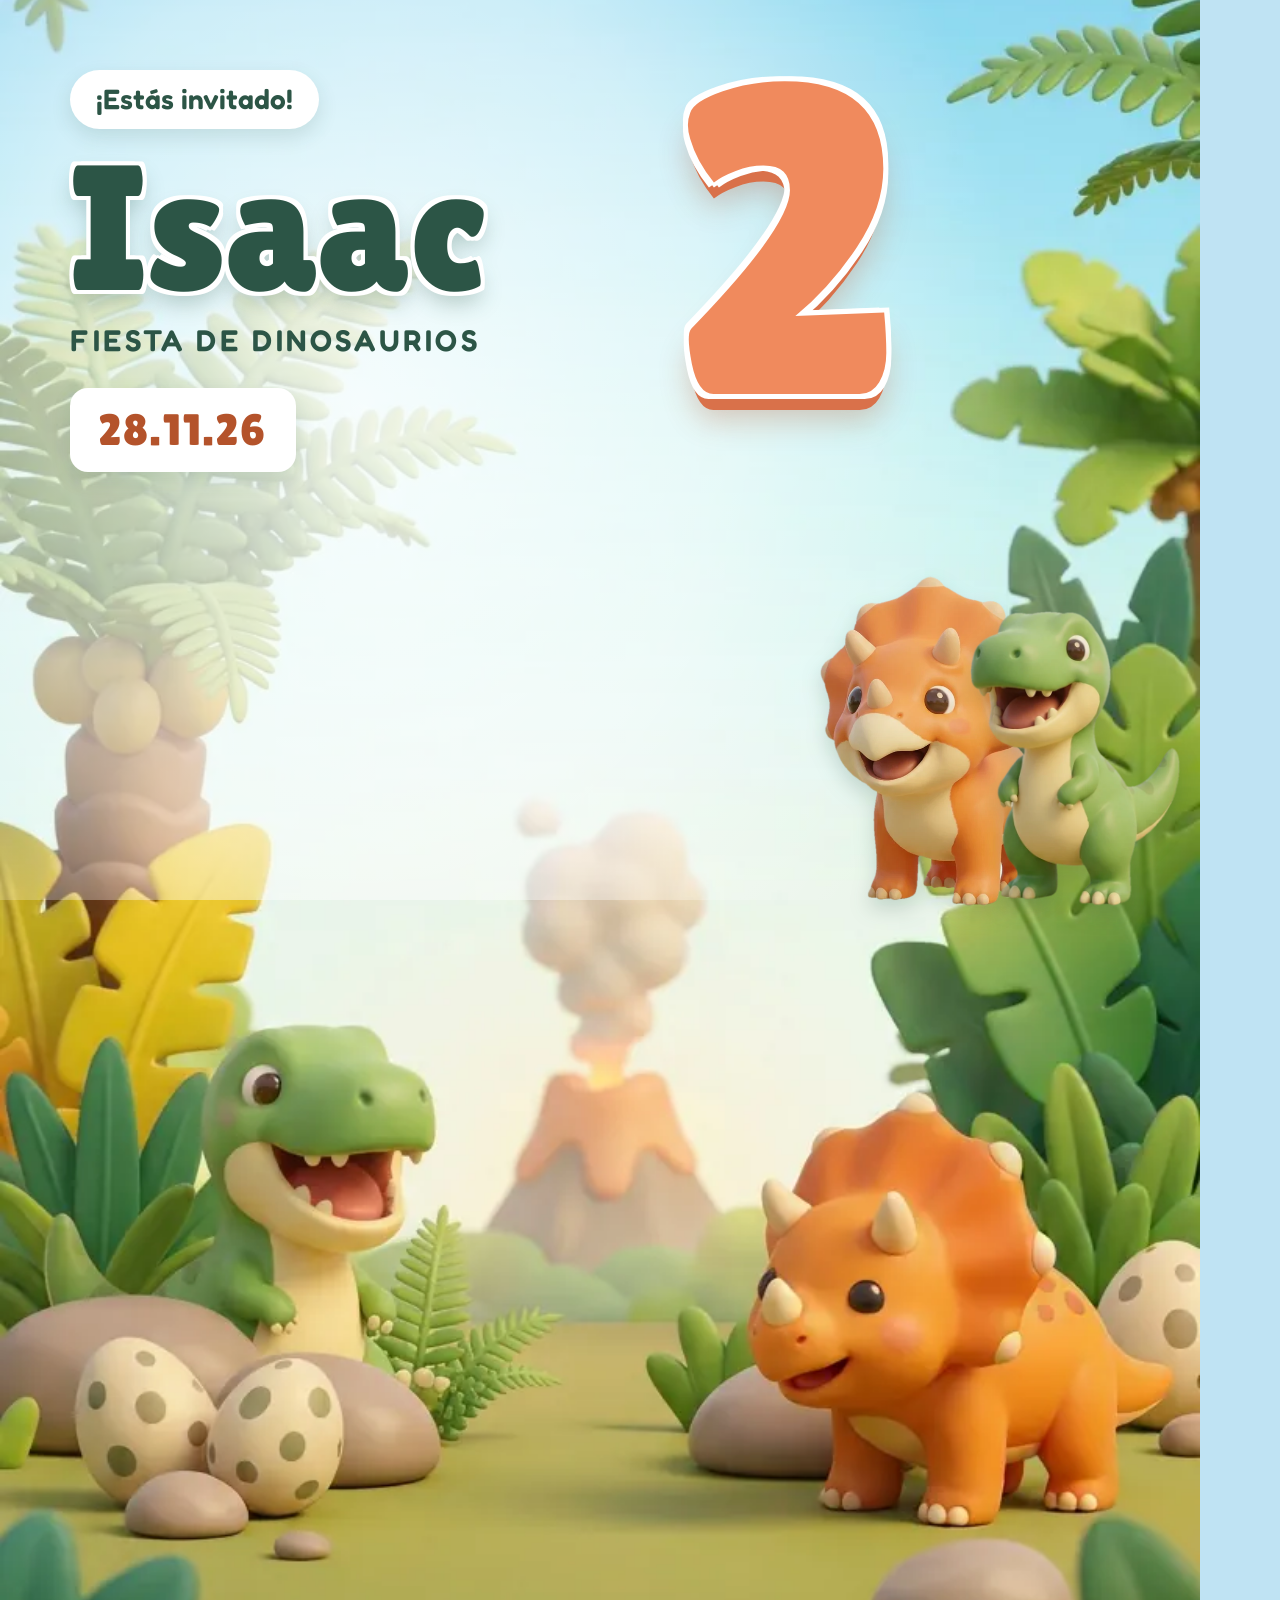
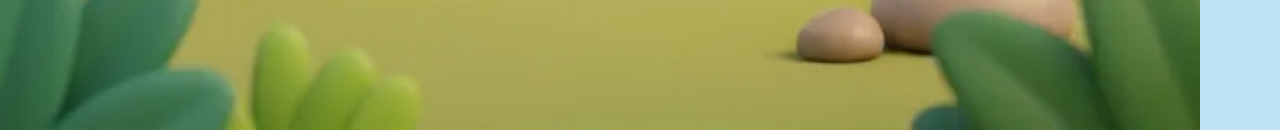
==== social.html @ bb89b5bb "Creacion de invitacion web site de los dos años Isaac con formulario y tematica de dinosaurio todo c" ====
<!doctype html><html lang="es"><meta charset="utf-8"><link rel="stylesheet" href="styles.css">
<style>
html{font-size:16px}
body{margin:0;width:1200px;height:630px;overflow:hidden;position:relative;background:#BFE3F3}
.bg{position:absolute;left:0;top:-420px;width:1200px;height:auto}
.mist{position:absolute;inset:0;background:radial-gradient(ellipse 55% 90% at 30% 45%,rgba(255,255,255,.85) 0,rgba(255,255,255,.55) 55%,rgba(255,255,255,0) 100%)}
.t{position:absolute;left:70px;top:70px;width:620px}
.k{display:inline-block;background:#fff;border-radius:999px;padding:8px 26px;font-weight:600;font-size:28px;color:#2C5546;box-shadow:0 8px 20px rgba(44,85,70,.14)}
.n{font-family:"Lilita One";font-size:178px;line-height:1;color:#2C5546;margin:10px 0 0;text-shadow:0 4px 0 #fff,0 -3px 0 #fff,4px 0 0 #fff,-4px 0 0 #fff,4px 4px 0 #fff,-4px 4px 0 #fff,4px -4px 0 #fff,-4px -4px 0 #fff,0 12px 22px rgba(44,85,70,.28)}
.s{font-weight:600;font-size:30px;letter-spacing:.12em;color:#2C5546;text-transform:uppercase}
.d{display:inline-block;margin-top:24px;background:#fff;border-radius:18px;padding:8px 28px;font-family:"Lilita One";font-size:44px;color:#B4532B;letter-spacing:.05em;box-shadow:0 8px 20px rgba(44,85,70,.14)}
.two{position:absolute;right:300px;top:20px;font-family:"Lilita One";font-size:440px;line-height:1;color:#F08A5D;text-shadow:0 5px 0 #fff,0 -4px 0 #fff,5px 0 0 #fff,-5px 0 0 #fff,5px 5px 0 #fff,-5px 5px 0 #fff,5px -5px 0 #fff,-5px -5px 0 #fff,0 16px 0 #D9714A,0 26px 30px rgba(180,83,43,.3)}
.z{position:absolute;bottom:-6px;height:auto;filter:drop-shadow(0 10px 10px rgba(44,85,70,.2))}
</style><body>
<img class="bg" src="assets/img/portada.webp" alt="">
<div class="mist"></div>
<div class="t"><span class="k">¡Estás invitado!</span><div class="n">Isaac</div><div class="s">Fiesta de dinosaurios</div><div class="d">28.11.26</div></div>
<div class="two">2</div>
<img class="z" style="right:150px;width:230px" src="assets/img/triceratops.webp" alt="">
<img class="z" style="right:20px;width:210px" src="assets/img/trex.webp" alt="">
</body></html>
---- styles.css ----
/* ===== Fuentes locales ===== */
@font-face{font-family:"Lilita One";src:url("vendor/fonts/lilita-one-latin-400-normal.woff2") format("woff2");font-weight:400;font-style:normal;font-display:swap}
@font-face{font-family:"Fredoka";src:url("vendor/fonts/fredoka-latin-wght-normal.woff2") format("woff2");font-weight:300 700;font-style:normal;font-display:swap}

/* ===== Paleta pastel dino ===== */
:root{
  --cream:#FFFBF2; --sky:#DCEFFA; --peach:#FFEBD6; --lav:#ECE5FA; --mint:#D9F0E2;
  --sky-d:#A9D5EE; --peach-d:#FFD3B0; --lav-d:#D9CCF2; --mint-d:#B2DCC3; --butter:#FFF0B8;
  --ink:#2C5546; --ink-2:#5B7A6D; --coral:#F08A5D; --coral-d:#B4532B; --leaf:#6DB38A;
  --display:"Lilita One","Fredoka",system-ui,sans-serif;
  --body:"Fredoka",system-ui,-apple-system,"Segoe UI",sans-serif;
  --col:480px; --r:34px;
  --shadow:0 14px 34px rgba(44,85,70,.12);
}
*,*::before,*::after{box-sizing:border-box}
html{font-size:clamp(15px,4.2vw,17px);-webkit-text-size-adjust:100%;scroll-behavior:smooth}
body{margin:0;font-family:var(--body);color:var(--ink);background:#CFE8F2;line-height:1.55;overflow-x:hidden;min-height:100svh}
body.is-locked{overflow:hidden;height:100svh}
img,canvas{display:block}
img{max-width:100%;height:auto}
button{font:inherit;color:inherit;cursor:pointer}
[hidden]{display:none!important}
:focus-visible{outline:3px solid #2B6CB0;outline-offset:3px;border-radius:10px}
.sr-only{position:absolute;width:1px;height:1px;overflow:hidden;clip:rect(0 0 0 0);white-space:nowrap}

/* Columna móvil centrada en escritorio */
.page{max-width:var(--col);margin:0 auto;position:relative;background:var(--cream);box-shadow:0 0 0 1px rgba(44,85,70,.06),0 40px 100px rgba(44,85,70,.22);overflow:hidden}
@media (min-width:600px){
  body{background:radial-gradient(circle at 15% 10%,#E8F6EC 0,transparent 45%),radial-gradient(circle at 85% 80%,#FFEBD6 0,transparent 45%),#CFE8F2}
}

/* ===== Apertura ===== */
.intro{position:fixed;inset:0;z-index:50;height:100svh;background:#CFE8F2;display:grid;place-items:center;overflow:hidden}
.intro.is-gone{display:none}
.intro-frame{position:relative;width:min(100vw,var(--col));height:100svh;overflow:hidden;display:grid;place-items:end center;background:#CFE8F2}
.stage{position:relative;width:max(100%,calc(100svh * 768 / 1376));aspect-ratio:768/1376;flex:none;transform-origin:50% 60%;will-change:transform}
.st{position:absolute;inset:0;width:100%;height:100%;user-select:none;-webkit-user-drag:none;pointer-events:none}
.st-open{opacity:0;will-change:opacity}
.glow{position:absolute;inset:-45%;opacity:0;pointer-events:none;background:radial-gradient(circle at 50% 56%,rgba(255,252,225,1) 0,rgba(255,232,140,.92) 20%,rgba(255,214,107,.55) 38%,rgba(255,226,150,0) 62%);will-change:transform,opacity}
.seal-btn{position:absolute;left:50.1%;top:77.4%;width:19%;aspect-ratio:1;translate:-50% -50%;border:0;border-radius:50%;background:transparent;padding:0;-webkit-tap-highlight-color:transparent}
.ring{position:absolute;inset:0;border-radius:50%;border:2.5px solid #fff;box-shadow:0 0 14px rgba(255,255,255,.85);animation:ring 2.6s cubic-bezier(.2,.6,.3,1) infinite;pointer-events:none}
.ring--2{animation-delay:.87s}
.ring--3{animation-delay:1.73s}
@keyframes ring{0%{transform:scale(.8);opacity:0;border-color:#fff;box-shadow:0 0 14px rgba(255,255,255,.9)}15%{opacity:.95}40%{border-color:#FFE08A;box-shadow:0 0 16px rgba(255,224,138,.85)}68%{border-color:#F6A07A;box-shadow:0 0 16px rgba(246,160,122,.75)}100%{transform:scale(1.9);opacity:0;border-color:#8FD0A8;box-shadow:0 0 16px rgba(143,208,168,.7)}}
.seal-btn:focus,.seal-btn:focus-visible{outline:none}
.intro-hint{flex-direction:column;align-items:center;gap:.25rem;position:absolute;left:0;right:0;bottom:max(4.2svh,calc(env(safe-area-inset-bottom) + 14px));margin:0;display:flex;justify-content:center;pointer-events:none}
.intro-hint span{background:rgba(255,255,255,.86);backdrop-filter:blur(6px);-webkit-backdrop-filter:blur(6px);border-radius:999px;padding:.55rem 1.3rem;font-weight:600;font-size:.98rem;color:var(--ink);box-shadow:0 8px 22px rgba(44,85,70,.18);animation:float 2.6s ease-in-out infinite}
@keyframes float{0%,100%{transform:translateY(0)}50%{transform:translateY(-4px)}}
.skip{position:absolute;top:max(14px,env(safe-area-inset-top));right:14px;z-index:5;background:rgba(255,255,255,.82);backdrop-filter:blur(6px);-webkit-backdrop-filter:blur(6px);border:0;border-radius:999px;padding:.45rem 1.05rem;font-weight:500;font-size:.88rem;color:var(--ink);box-shadow:0 4px 14px rgba(44,85,70,.15)}

.confetti{position:fixed;inset:0;width:100%;height:100%;z-index:60;pointer-events:none}

/* ===== Portada ===== */
.cover{position:relative;min-height:100svh;overflow:hidden;display:flex;flex-direction:column;align-items:center;isolation:isolate;background:#BFE3F3}
.cover-bg{position:absolute;left:0;top:-6%;width:100%;height:112%;object-fit:cover;object-position:50% 60%;z-index:-2;will-change:transform}
.cover-mist{position:absolute;inset:0;z-index:-1;background:radial-gradient(ellipse 78% 46% at 50% 38%,rgba(255,255,255,.78) 0,rgba(255,255,255,.45) 55%,rgba(255,255,255,0) 100%)}
.sparkles{position:absolute;inset:0;width:100%;height:100%;pointer-events:none;z-index:1}
.cover-content{position:relative;z-index:2;text-align:center;width:100%;padding:calc(5.2svh + env(safe-area-inset-top)) 1.2rem 0}
.cover-content p,.cover-content h1{margin:0}
.cv-kicker{display:inline-block;background:#fff;border-radius:999px;padding:.32rem 1.15rem;font-weight:600;font-size:.92rem;letter-spacing:.04em;color:var(--ink);box-shadow:0 8px 20px rgba(44,85,70,.14)}
.cv-name{font-family:var(--display);font-weight:400;font-size:clamp(4rem,22vw,6.2rem);line-height:1;color:var(--ink);margin-top:.5rem!important;text-shadow:0 3px 0 #fff,0 -2px 0 #fff,3px 0 0 #fff,-3px 0 0 #fff,3px 3px 0 #fff,-3px 3px 0 #fff,3px -3px 0 #fff,-3px -3px 0 #fff,0 10px 22px rgba(44,85,70,.28)}
.cv-sub{font-weight:600;font-size:1rem;letter-spacing:.14em;text-transform:uppercase;color:var(--ink);margin-top:.15rem!important}
.cv-age{font-family:var(--display);font-size:clamp(8.5rem,46vw,12.5rem);line-height:.88;color:var(--coral);margin-top:.15rem!important;text-shadow:0 4px 0 #fff,0 -3px 0 #fff,4px 0 0 #fff,-4px 0 0 #fff,4px 4px 0 #fff,-4px 4px 0 #fff,4px -4px 0 #fff,-4px -4px 0 #fff,0 12px 0 #D9714A,0 22px 30px rgba(180,83,43,.3)}
.cv-years{margin-top:.55rem!important}
.ribbon{display:inline-block;background:var(--ink);color:#fff;font-family:var(--display);font-size:1.6rem;letter-spacing:.16em;padding:.12rem 1.6rem .12rem 1.8rem;border-radius:12px;box-shadow:0 6px 0 #1E3D32,0 14px 24px rgba(44,85,70,.25)}
.cv-date{margin-top:1.1rem!important}
.cv-date span{display:inline-block;background:#fff;border-radius:16px;padding:.25rem 1.15rem;font-family:var(--display);font-size:1.7rem;color:var(--coral-d);letter-spacing:.06em;box-shadow:0 8px 20px rgba(44,85,70,.14)}
.scroll-cue{position:absolute;left:0;right:0;bottom:max(1rem,calc(env(safe-area-inset-bottom) + .5rem));z-index:4;margin:0 auto;width:max-content;display:flex;flex-direction:column;align-items:center;font-weight:600;font-size:.82rem;letter-spacing:.1em;text-transform:uppercase;color:var(--ink);text-decoration:none;background:rgba(255,255,255,.82);backdrop-filter:blur(6px);-webkit-backdrop-filter:blur(6px);border-radius:999px;padding:.35rem 1.1rem .25rem;box-shadow:0 8px 20px rgba(44,85,70,.16)}
.scroll-cue svg{animation:nudge 1.8s ease-in-out infinite}
@keyframes nudge{0%,100%{transform:translateY(0)}50%{transform:translateY(4px)}}

/* ===== Secciones apiladas ===== */
.sec{position:relative;margin-top:-34px;padding:3.6rem 0 11.4rem;border-radius:var(--r) var(--r) 0 0;box-shadow:0 -14px 34px rgba(44,85,70,.1)}
.sec--cream{background:var(--cream)}
.sec--sky{background:linear-gradient(180deg,var(--sky),#E8F5FC)}
.sec--peach{background:linear-gradient(180deg,var(--peach),#FFF4E6)}
.sec--lav{background:linear-gradient(180deg,var(--lav),#F4EFFC)}
.sec--mint{background:linear-gradient(180deg,var(--mint),#E6F5EC)}
.sec--end{padding-bottom:0;overflow-x:clip}
.wrap{position:relative;z-index:2;padding:0 1.5rem;text-align:center}
.eyebrow{margin:0 0 .25rem;font-weight:600;font-size:.8rem;letter-spacing:.18em;text-transform:uppercase;color:var(--coral-d)}
.title{margin:0 0 1rem;font-family:var(--display);font-weight:400;font-size:clamp(2.05rem,9.6vw,2.7rem);line-height:1.08;color:var(--ink)}
.lead{margin:0 auto 1rem;max-width:30ch;font-size:1.1rem}
.lead strong{font-weight:600}
.lead--soft{color:var(--ink-2);font-size:1.02rem}
.lead--s{font-size:.98rem;color:var(--ink-2)}

/* Dinosaurios parados sobre el borde de cada sección */
.peek{position:absolute;top:0;z-index:5;width:clamp(90px,27vw,118px);height:auto;translate:0 -91%;filter:drop-shadow(0 10px 10px rgba(44,85,70,.18));transform-origin:50% 100%;cursor:pointer;-webkit-tap-highlight-color:transparent}
.peek--right{right:9%}
.peek--left{left:9%}
.peek--center{left:50%;margin-left:calc(clamp(90px,27vw,118px) / -2)}
.sway{animation:sway 4.2s ease-in-out infinite}
@keyframes sway{0%,100%{rotate:-2deg}50%{rotate:2deg}}

/* Hojas decorativas */
.leaf{position:absolute;z-index:1;width:clamp(78px,24vw,104px);height:auto;pointer-events:none;opacity:.95;filter:drop-shadow(0 8px 8px rgba(44,85,70,.12))}
.leaf--l{left:-44px;top:6rem;rotate:-18deg;transform-origin:100% 50%;animation:leaf 6s ease-in-out infinite}
.leaf--r{right:-40px;top:44%;rotate:18deg;transform-origin:0 50%;animation:leaf 6.5s ease-in-out infinite reverse}
@keyframes leaf{0%,100%{rotate:-16deg}50%{rotate:-8deg}}
.leaf--r{animation-name:leafr}
@keyframes leafr{0%,100%{rotate:14deg}50%{rotate:22deg}}

/* Fecha y hora */
.tiles{position:relative;display:grid;grid-template-columns:1.1fr 1fr;gap:.8rem;max-width:23rem;margin:9.8rem auto 0}
.tiles .peek--right{right:6%}
.tile{border-radius:26px;padding:1.05rem .5rem;display:flex;flex-direction:column;align-items:center;justify-content:center;line-height:1.1;box-shadow:var(--shadow)}
.tile--date{background:var(--peach-d)}
.tile--time{background:var(--mint-d)}
.tile-k{font-weight:600;font-size:.78rem;letter-spacing:.12em;text-transform:uppercase;color:var(--ink)}
.tile-big{font-family:var(--display);font-weight:400;font-size:4rem;line-height:1;color:var(--ink);margin:.12rem 0}
.tile-big--s{font-size:3.1rem;margin:.5rem 0 .3rem}

/* Cuenta atrás */
.countdown{display:grid;grid-template-columns:repeat(4,1fr);gap:.55rem;max-width:25rem;margin:1.3rem auto 0}
.cd{background:#fff;border-radius:20px;padding:.85rem .2rem .65rem;box-shadow:var(--shadow);display:flex;flex-direction:column;align-items:center;overflow:hidden;position:relative}
.cd::before{content:"";position:absolute;left:0;right:0;top:0;height:6px;background:var(--c,var(--peach-d))}
.cd--a{--c:#FFC9A3}.cd--b{--c:#B2DCC3}.cd--c{--c:#CDBFF0}.cd--d{--c:#FFE08A}
.cd-n{font-family:var(--display);font-size:clamp(1.9rem,9.4vw,2.6rem);line-height:1;color:var(--ink);font-variant-numeric:tabular-nums;display:block;min-width:2ch;text-align:center;will-change:transform,opacity}
.cd-l{font-size:.68rem;font-weight:600;letter-spacing:.1em;text-transform:uppercase;color:var(--ink-2);margin-top:.35rem}
.cd-msg{margin:1.2rem 0 0;font-family:var(--display);font-size:1.9rem;color:var(--coral-d)}

/* Ubicación */
.prints{position:absolute;left:0;bottom:3.4rem;width:100%;height:4.6rem;z-index:1;pointer-events:none}
.prints img{position:absolute;width:34px;height:auto;opacity:.55}
.prints img:nth-child(1){left:16%;top:8%;rotate:80deg}
.prints img:nth-child(2){left:36%;top:46%;rotate:100deg}
.prints img:nth-child(3){left:56%;top:6%;rotate:80deg}
.prints img:nth-child(4){left:76%;top:44%;rotate:100deg}
.place{margin:1.2rem auto 0;max-width:23rem;background:#fff;border-radius:28px;padding:1.7rem 1.3rem 1.6rem;box-shadow:var(--shadow)}
.place p{margin:0}
.place-name{font-family:var(--display);font-size:1.5rem}
.place-addr{font-size:1.2rem;font-weight:500;line-height:1.35}
.place-note{margin-top:.5rem!important;color:var(--coral-d);font-weight:500;font-size:1rem}
.place-when{margin-top:.4rem!important;color:var(--ink-2);font-size:.98rem}

/* Botones */
.btn{display:inline-flex;align-items:center;justify-content:center;gap:.5rem;margin-top:1.3rem;min-height:3.1rem;padding:.6rem 1.9rem;border:0;border-radius:999px;background:var(--ink);color:#fff;font-family:var(--display);font-size:1.15rem;letter-spacing:.04em;text-decoration:none;box-shadow:0 8px 0 #1E3D32,0 16px 26px rgba(44,85,70,.22);transition:transform .15s,box-shadow .15s}
.btn:hover{transform:translateY(-2px)}
.btn:active{transform:translateY(6px);box-shadow:0 2px 0 #1E3D32}
.btn--block{width:100%;margin-top:.8rem}
.btn--ghost{background:#fff;color:var(--ink);box-shadow:0 8px 0 var(--mint-d),0 16px 26px rgba(44,85,70,.14)}
.btn--ghost:active{box-shadow:0 2px 0 var(--mint-d)}
.btn[disabled]{opacity:.6;pointer-events:none}

/* Formulario */
.form-wrap{position:relative;max-width:24rem;margin:10.2rem auto 0}
.egg{position:absolute;left:50%;top:0;width:clamp(96px,30vw,124px);margin-left:calc(clamp(96px,30vw,124px) / -2);translate:0 -90%;z-index:3;filter:drop-shadow(0 10px 10px rgba(44,85,70,.18));transform-origin:50% 100%;cursor:pointer}
.form{background:#fff;border-radius:28px;padding:1.5rem 1.25rem 1.35rem;text-align:left;box-shadow:var(--shadow);position:relative;z-index:2}
.field{margin:0 0 1.05rem;padding:0;border:0;min-width:0}
.field label,.field legend{display:block;font-weight:600;font-size:.95rem;margin-bottom:.4rem;color:var(--ink);padding:0}
.field input[type=text],.field select,.field textarea{width:100%;font:inherit;font-size:1rem;color:var(--ink);background:#F8F5FE;border:2px solid var(--lav-d);border-radius:16px;padding:.7rem .9rem;min-height:3.1rem;transition:border-color .2s,background .2s}
.field textarea{resize:vertical;min-height:5.2rem}
.field input[type=number]{width:100%;font:inherit;font-size:1rem;color:var(--ink);background:#F8F5FE;border:2px solid var(--lav-d);border-radius:16px;padding:.7rem .9rem;min-height:3.1rem;transition:border-color .2s,background .2s;-moz-appearance:textfield}
.field input[type=number]:focus-visible{outline:3px solid #2B6CB0;outline-offset:1px;background:#fff}
.field label small{font-weight:500;opacity:.7}
.pair{display:grid;grid-template-columns:1fr 1fr;gap:.7rem;align-items:start}
.pair small{display:block;line-height:1.2}
.pair label{line-height:1.2;min-height:2.4em}
#guestsField .err{margin:-.5rem 0 1rem}
.cv-age{position:relative}
.cv-age::before{content:"";position:absolute;left:50%;top:50%;width:150%;aspect-ratio:1;translate:-50% -50%;border-radius:50%;background:radial-gradient(circle,rgba(255,244,190,.95) 0,rgba(255,226,140,.55) 32%,rgba(255,226,140,0) 68%);opacity:0;pointer-events:none;z-index:-1}
.cv-age.is-lit::before{animation:ageGlow 2.6s ease-out forwards}
@keyframes ageGlow{0%{opacity:0;scale:.3}22%{opacity:1;scale:1}100%{opacity:.35;scale:1.15}}

.field input:focus-visible,.field select:focus-visible,.field textarea:focus-visible{outline:3px solid #2B6CB0;outline-offset:1px;background:#fff}
.field [aria-invalid=true]{border-color:#C0392B}
.choices{display:grid;gap:.5rem}
.field .choice{display:flex;align-items:center;gap:.7rem;background:#F8F5FE;border:2px solid var(--lav-d);border-radius:16px;padding:.7rem .9rem;min-height:3.1rem;cursor:pointer;font-weight:500!important;color:var(--ink)!important;margin:0!important;transition:border-color .2s,background .2s}
.field .choice input{width:1.3rem;height:1.3rem;accent-color:var(--ink);flex:none;margin:0}
.field .choice:has(input:checked){border-color:var(--ink);background:var(--mint)}
.err{margin:.3rem 0 0;font-size:.85rem;font-weight:500;color:#B0281B}
.err:empty{display:none}
.form-status{margin:.9rem 0 0;font-size:.95rem;font-weight:500;text-align:center;line-height:1.4}
.form-status:empty{display:none}
.form-status.is-ok{color:var(--ink);background:var(--mint);border-radius:14px;padding:.7rem .9rem}
.form-status.is-err{color:#B0281B}
.form-status.is-demo{color:#7A5A00;background:var(--butter);border-radius:14px;padding:.7rem .9rem}

/* Cierre */
.nest{width:min(58vw,230px);margin:1.6rem auto .4rem;filter:drop-shadow(0 10px 10px rgba(44,85,70,.16))}
.end-sign{margin:0 0 .8rem;font-weight:600;color:var(--coral-d);text-align:center;text-wrap:balance}
.link{background:none;border:0;padding:.5rem;text-decoration:underline;text-underline-offset:3px;color:var(--ink-2);font-size:.9rem;margin-bottom:5.2rem}
.ground{position:absolute;left:-5%;right:-5%;bottom:0;height:96px;transform-origin:50% 100%;animation:groundSway 6s ease-in-out infinite;background:url("assets/img/borde.webp") center bottom/auto 100% repeat-x;pointer-events:none;z-index:1}

/* Música */
.music{position:fixed;z-index:40;right:max(14px,env(safe-area-inset-right));bottom:max(14px,env(safe-area-inset-bottom));width:3.1rem;height:3.1rem;border-radius:50%;border:3px solid #fff;background:#FFD66B;color:var(--ink);display:grid;place-items:center;box-shadow:0 8px 20px rgba(44,85,70,.35)}
.music-off{position:absolute;width:60%;height:3px;background:#fff;border-radius:2px;rotate:-45deg;opacity:0;box-shadow:0 0 0 1.5px #FFD66B}
.music[aria-pressed=false] .music-off{opacity:1}
@media (min-width:600px){.music{right:calc(50% - var(--col)/2 + 14px)}}

/* Revelado (el JS añade .js) */
.js [data-reveal]{opacity:0;transform:translateY(22px)}

@media (prefers-reduced-motion:reduce){
  html{scroll-behavior:auto}
  *,*::before,*::after{animation:none!important;transition:none!important}
  .js [data-reveal]{opacity:1;transform:none}
  .sparkles,.confetti{display:none}
}

.hp{position:absolute;left:-9999px;width:1px;height:1px;overflow:hidden}
.privacy{margin:0 0 .9rem;font-size:.82rem;color:var(--ink-2);text-align:center}
.btn--map{margin-top:1.4rem;min-height:3.7rem;padding:.7rem 2.2rem;font-size:1.35rem;background:var(--coral-d);box-shadow:0 8px 0 #8E3F1F,0 16px 26px rgba(180,83,43,.28)}
.btn--map:active{box-shadow:0 2px 0 #8E3F1F}
.btn--map svg{flex:none}
.map-hint{margin:1.1rem 0 0!important;font-size:.9rem;color:var(--ink-2)}
.hint-arrow{display:block;color:#fff;filter:drop-shadow(0 2px 4px rgba(44,85,70,.55));animation:arrowUp 1.1s ease-in-out infinite}
@keyframes arrowUp{0%,100%{transform:translateY(4px)}50%{transform:translateY(-6px)}}
@media (prefers-reduced-motion:reduce){.hint-arrow{animation:none}}
@keyframes groundSway{0%,100%{transform:skewX(-.9deg) scaleY(1)}50%{transform:skewX(.9deg) scaleY(1.045)}}
.dust{position:absolute;left:0;right:0;bottom:0;width:100%;height:300px;z-index:3;pointer-events:none}
@media (prefers-reduced-motion:reduce){.ground{animation:none}}
.flash{position:fixed;inset:0;z-index:58;pointer-events:none;background:radial-gradient(circle at 50% 62%,rgba(255,244,190,.85) 0,rgba(255,226,140,.45) 30%,rgba(255,226,140,0) 65%);animation:flash 2.1s ease-out forwards}
@keyframes flash{0%{opacity:0}18%{opacity:1}100%{opacity:0}}
.thanks{position:fixed;inset:0;z-index:55;display:grid;place-items:center;padding:1.2rem;background:rgba(44,85,70,.38);backdrop-filter:blur(3px);-webkit-backdrop-filter:blur(3px);opacity:0;transition:opacity .25s}
.thanks[hidden]{display:none}
.thanks.is-open{opacity:1}
.thanks-card{position:relative;width:min(100%,21rem);background:#fff;border-radius:28px;padding:5.6rem 1.4rem 1.4rem;text-align:center;box-shadow:0 24px 60px rgba(44,85,70,.35);transform:translateY(14px) scale(.96);transition:transform .35s cubic-bezier(.2,1.2,.3,1)}
.thanks.is-open .thanks-card{transform:none}
.thanks-img{position:absolute;left:50%;top:0;width:96px;height:auto;translate:-50% -58%;filter:drop-shadow(0 8px 8px rgba(44,85,70,.2))}
.thanks-title{text-wrap:balance;margin:0 0 .5rem;font-family:var(--display);font-weight:400;font-size:1.55rem;line-height:1.15;color:var(--ink)}
.thanks-text{margin:0 0 .4rem;color:var(--ink-2);font-size:1.02rem;text-wrap:balance;text-align:center}
.thanks .btn{margin-top:1rem}
@media (prefers-reduced-motion:reduce){.flash{animation:none;opacity:0}.thanks,.thanks-card{transition:none}}
.fx{position:absolute;inset:0;pointer-events:none;overflow:hidden}
.puff{position:absolute;left:71%;top:39.5%;width:12%;aspect-ratio:1;border-radius:50%;background:radial-gradient(circle at 42% 40%,rgba(255,251,242,.95) 0,rgba(251,240,224,.78) 48%,rgba(246,230,208,0) 72%);filter:blur(2px);opacity:0;transform:translate(-50%,-50%) scale(.3);animation:puffRise 7s ease-out infinite;animation-delay:var(--d,0s)}
@keyframes puffRise{0%{opacity:0;transform:translate(-50%,-50%) scale(.3)}14%{opacity:.9}100%{opacity:0;transform:translate(calc(-50% + var(--dx,0%) * 5),-560%) scale(2.4)}}
.crater{position:absolute;left:71%;top:41.3%;width:9%;aspect-ratio:1;translate:-50% -50%;border-radius:50%;background:radial-gradient(circle,rgba(255,176,72,.8) 0,rgba(255,132,50,.35) 40%,rgba(255,120,40,0) 70%);mix-blend-mode:screen;animation:lava 2.6s ease-in-out infinite}
@keyframes lava{0%,100%{opacity:.35;scale:.85}50%{opacity:.95;scale:1.15}}
.cloud{position:absolute;width:30%;aspect-ratio:4/1;translate:-50% -50%;border-radius:50%;background:radial-gradient(closest-side,rgba(255,255,255,.85),rgba(255,255,255,0));filter:blur(5px);opacity:.6;animation:cloudDrift 16s ease-in-out infinite alternate}
.cloud--1{left:24%;top:8.6%}
.cloud--2{left:86%;top:17%;animation-duration:20s;animation-delay:-6s}
.cloud--3{left:10%;top:22%;width:24%;animation-duration:18s;animation-delay:-11s}
@keyframes cloudDrift{0%{transform:translateX(-14%)}100%{transform:translateX(14%)}}
@media (prefers-reduced-motion:reduce){.puff,.crater,.cloud{animation:none}.puff{display:none}}
.thanks-img{transform-origin:50% 100%;animation:thanksBob 2.8s ease-in-out infinite}
@keyframes thanksBob{0%,100%{transform:translateY(0) rotate(-2.5deg) scale(1,1)}25%{transform:translateY(-7px) rotate(0deg) scale(.98,1.03)}50%{transform:translateY(0) rotate(2.5deg) scale(1.02,.98)}75%{transform:translateY(-5px) rotate(0deg) scale(.99,1.02)}}
@media (prefers-reduced-motion:reduce){.thanks-img{animation:none}}
.cv-verse{margin:1.05rem auto 0!important;max-width:19.5rem;padding:.7rem 1.05rem .6rem;background:rgba(255,255,255,.8);backdrop-filter:blur(6px);-webkit-backdrop-filter:blur(6px);border-radius:20px;box-shadow:0 8px 22px rgba(44,85,70,.14)}
.cv-verse blockquote{margin:0;font-size:.95rem;line-height:1.4;font-weight:500;color:var(--ink);text-wrap:balance}
.cv-verse figcaption{margin-top:.3rem;font-family:var(--display);font-size:.9rem;letter-spacing:.06em;color:var(--coral-d)}
.cv-verse{margin-top:.8rem!important;max-width:18.5rem;padding:.55rem .9rem .5rem}
.cv-verse blockquote{font-size:.88rem;line-height:1.35}
.cv-verse figcaption{margin-top:.2rem;font-size:.82rem}
@media (max-height:720px){.cv-age{font-size:clamp(6.8rem,36vw,9.2rem)}.cover-content{padding-top:calc(3.4svh + env(safe-area-inset-top))}}
.cv-verse{background:none;box-shadow:none;backdrop-filter:none;-webkit-backdrop-filter:none;border-radius:0;padding:0;max-width:18rem}
.cv-verse blockquote{font-weight:600;color:var(--ink);text-shadow:0 0 6px #fff,0 0 12px rgba(255,255,255,.95),0 1px 0 #fff,0 -1px 0 #fff,1px 0 0 #fff,-1px 0 0 #fff}
.cv-verse figcaption{text-shadow:0 0 6px #fff,0 0 12px rgba(255,255,255,.95),0 1px 0 #fff,0 -1px 0 #fff,1px 0 0 #fff,-1px 0 0 #fff}
.done-card{background:#fff;border-radius:28px;padding:1.6rem 1.3rem 1.4rem;text-align:center;box-shadow:var(--shadow);position:relative;z-index:2}
.done-card h3{margin:0 0 .45rem;font-family:var(--display);font-weight:400;font-size:1.5rem;line-height:1.15;color:var(--ink);text-wrap:balance}
.done-card p{margin:0;color:var(--ink-2);font-size:1.02rem;text-wrap:balance}
.done-link{display:inline-block;margin-top:1rem;font-size:.9rem;font-weight:500;color:var(--coral-d);text-underline-offset:3px}
.form-note{margin:0 0 1rem;padding:.7rem .9rem;background:var(--mint);border-radius:14px;font-size:.92rem;color:var(--ink);text-align:center;text-wrap:balance}
.done-link{line-height:1.4;text-align:center}
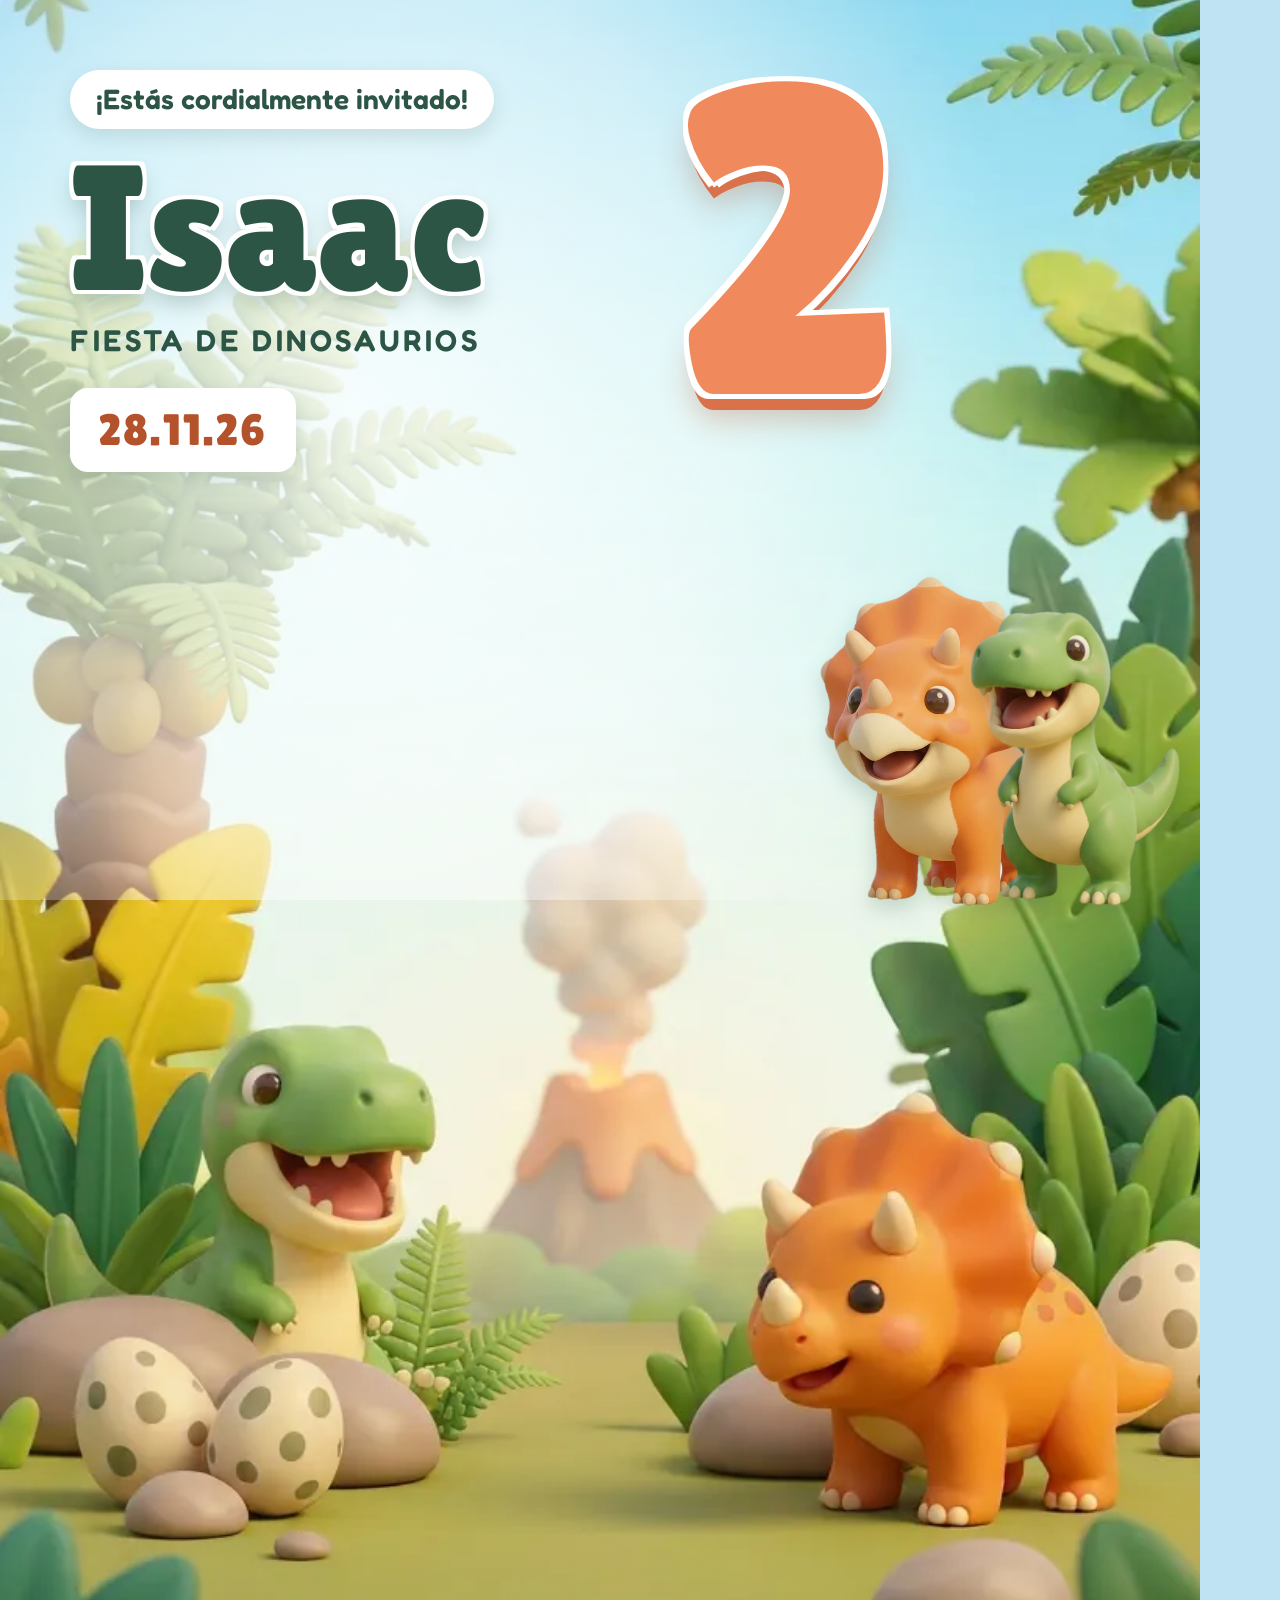
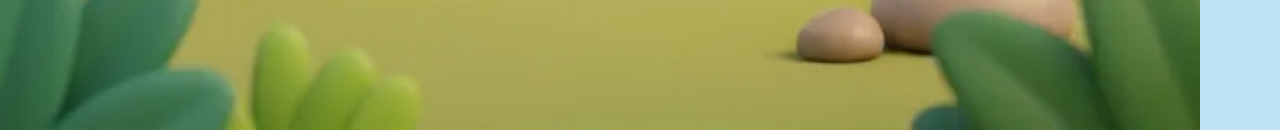
==== commit eb6cd9a4: "Ajuste al msm que se envia al whatsApp" ====
--- a/social.html
+++ b/social.html
@@ -14,7 +14,7 @@
 </style><body>
 <img class="bg" src="assets/img/portada.webp" alt="">
 <div class="mist"></div>
-<div class="t"><span class="k">¡Estás invitado!</span><div class="n">Isaac</div><div class="s">Fiesta de dinosaurios</div><div class="d">28.11.26</div></div>
+<div class="t"><span class="k">¡Estás cordialmente invitado!</span><div class="n">Isaac</div><div class="s">Fiesta de dinosaurios</div><div class="d">28.11.26</div></div>
 <div class="two">2</div>
 <img class="z" style="right:150px;width:230px" src="assets/img/triceratops.webp" alt="">
 <img class="z" style="right:20px;width:210px" src="assets/img/trex.webp" alt="">
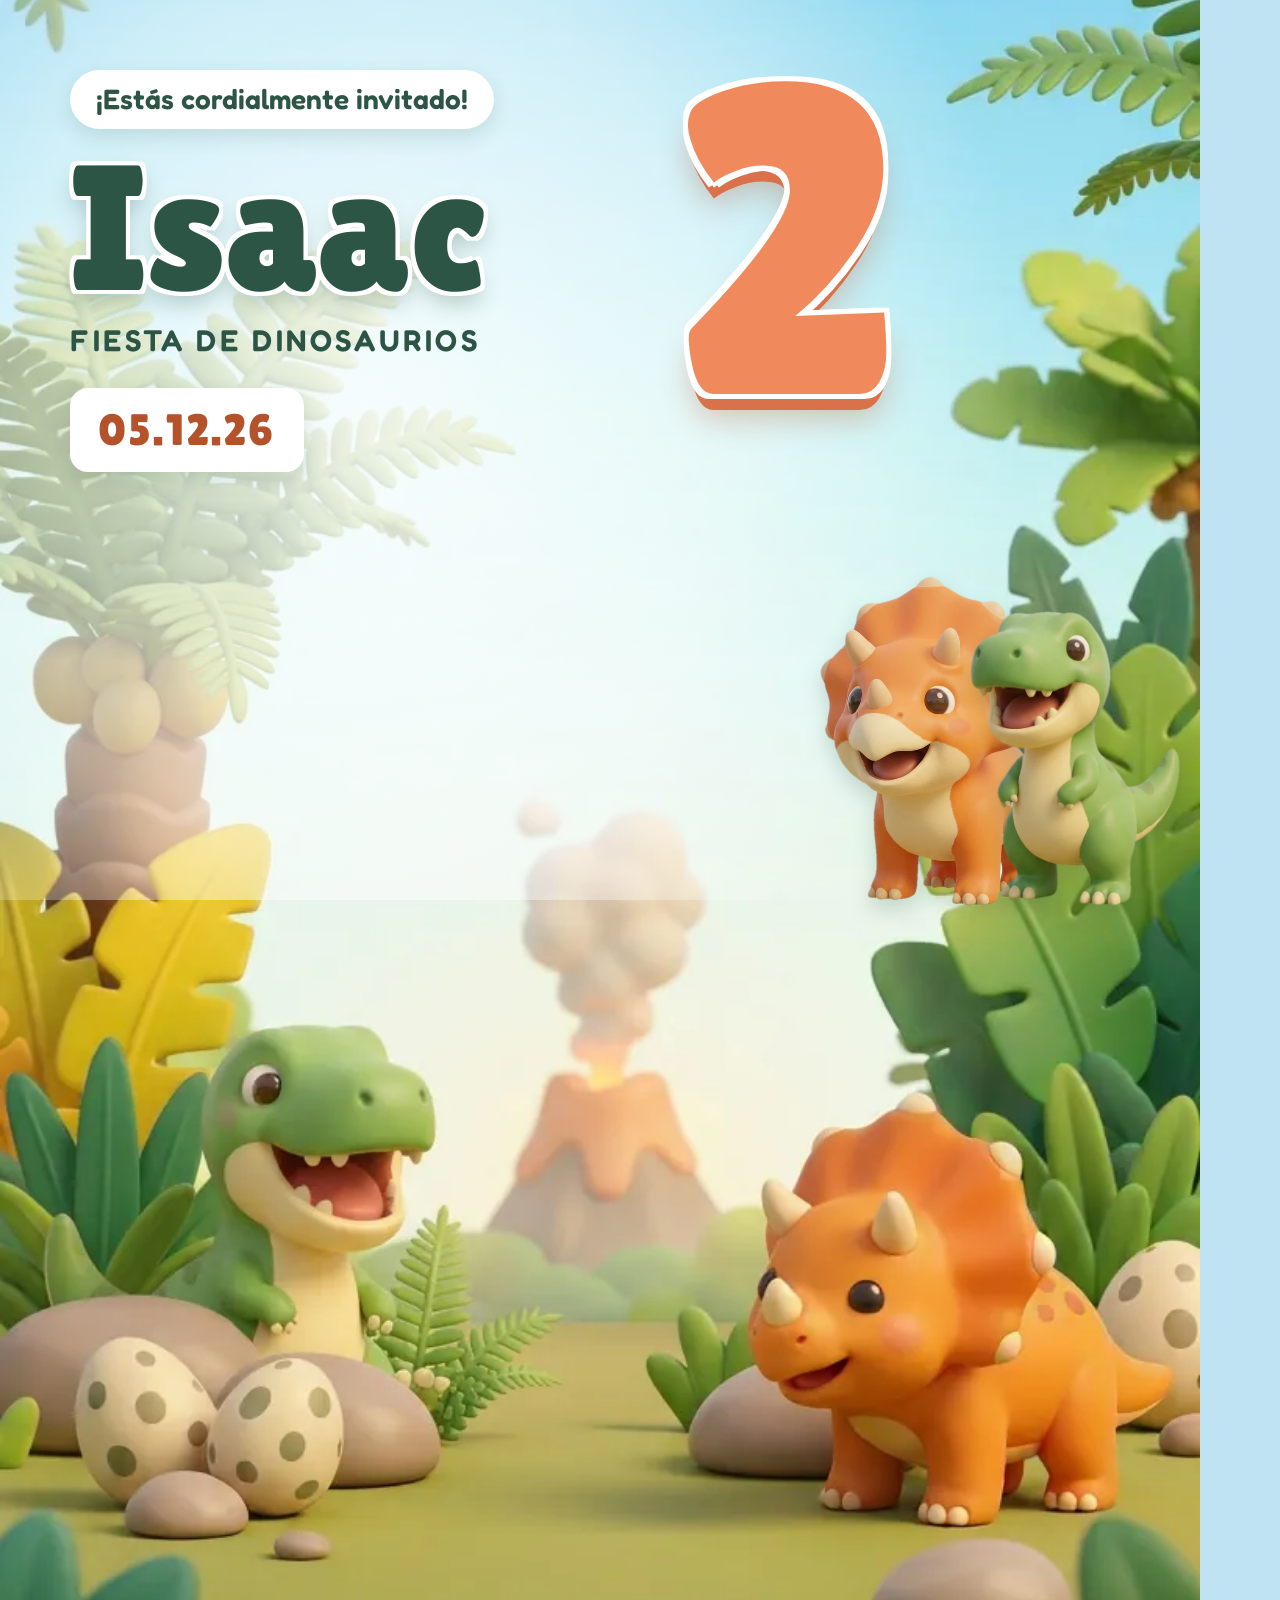
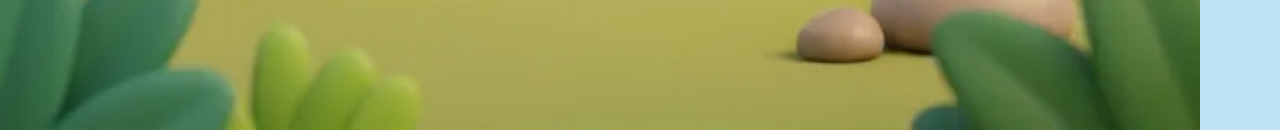
==== commit bd8714f9: "Nueva fecha: 5 de diciembre de 2026, 6:00 p. m., y límite de confirmación 1 de diciembre" ====
--- a/social.html
+++ b/social.html
@@ -14,7 +14,7 @@
 </style><body>
 <img class="bg" src="assets/img/portada.webp" alt="">
 <div class="mist"></div>
-<div class="t"><span class="k">¡Estás cordialmente invitado!</span><div class="n">Isaac</div><div class="s">Fiesta de dinosaurios</div><div class="d">28.11.26</div></div>
+<div class="t"><span class="k">¡Estás cordialmente invitado!</span><div class="n">Isaac</div><div class="s">Fiesta de dinosaurios</div><div class="d">05.12.26</div></div>
 <div class="two">2</div>
 <img class="z" style="right:150px;width:230px" src="assets/img/triceratops.webp" alt="">
 <img class="z" style="right:20px;width:210px" src="assets/img/trex.webp" alt="">
